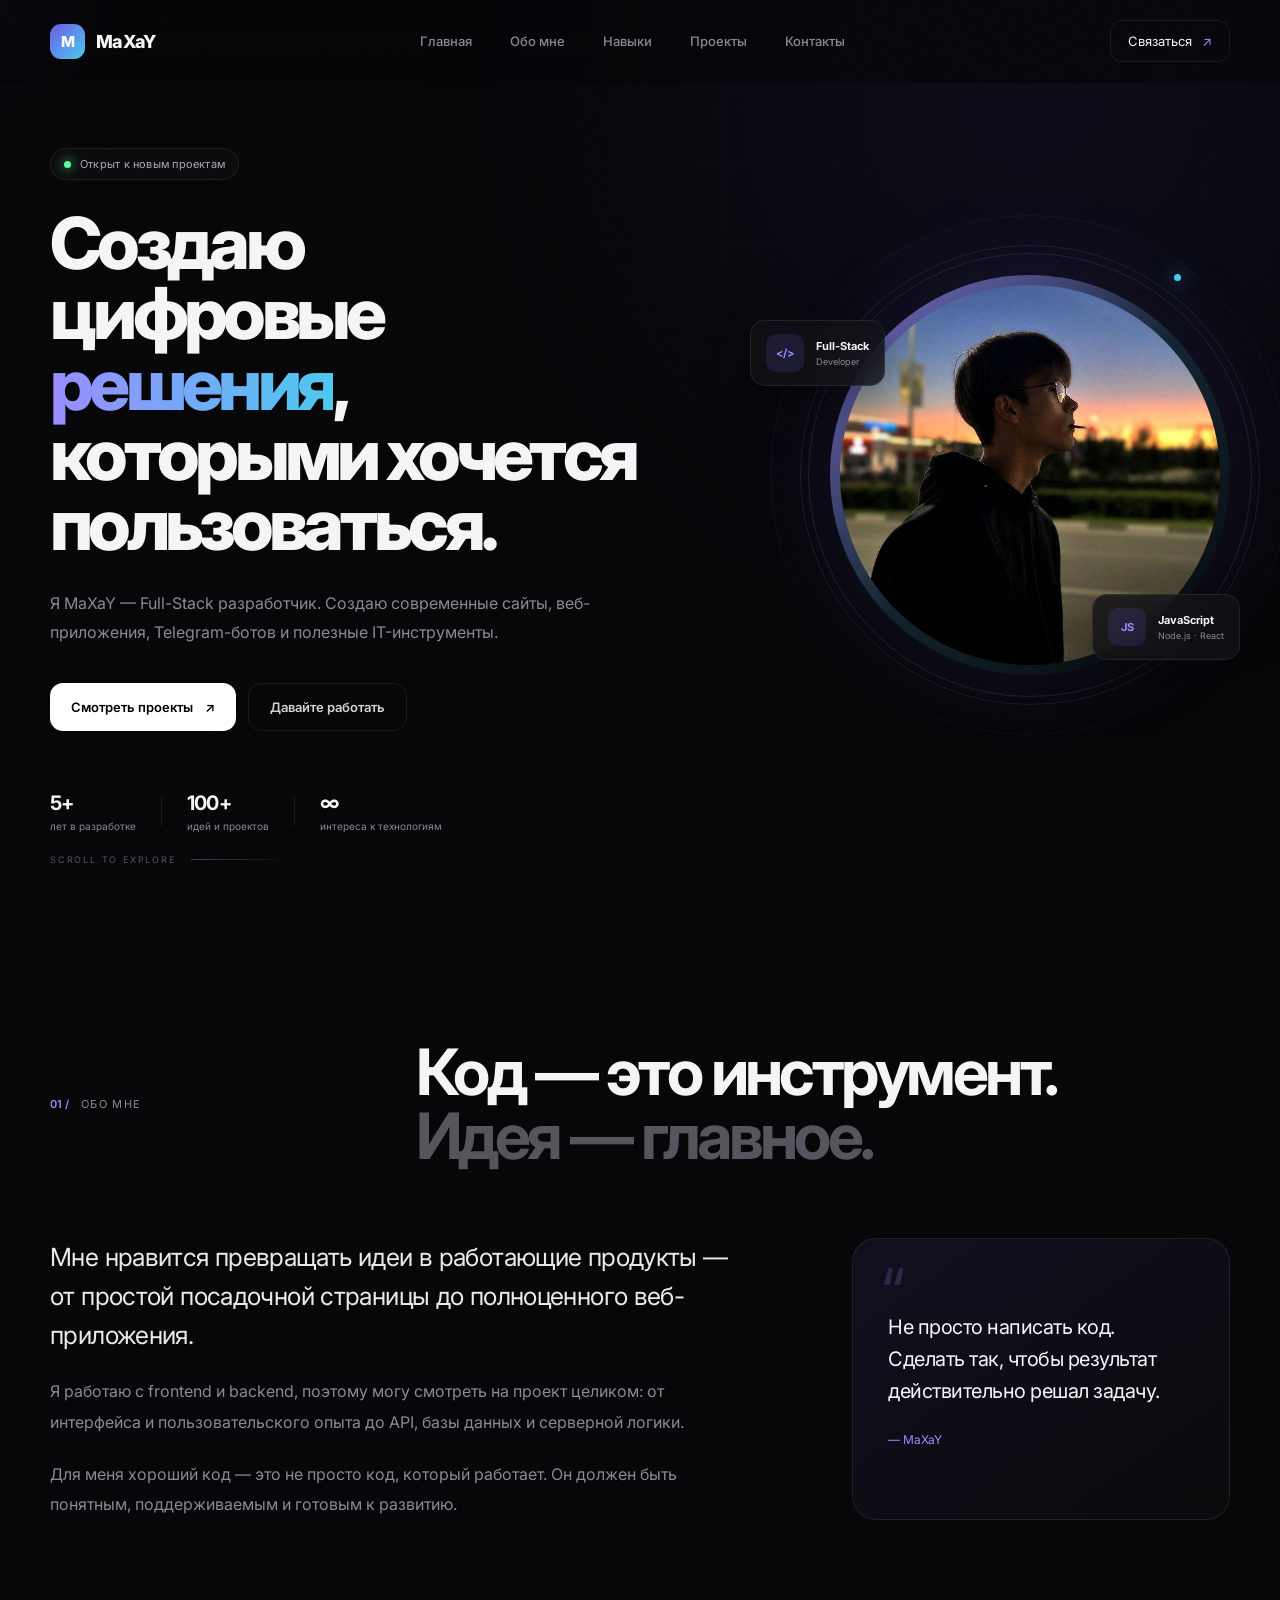
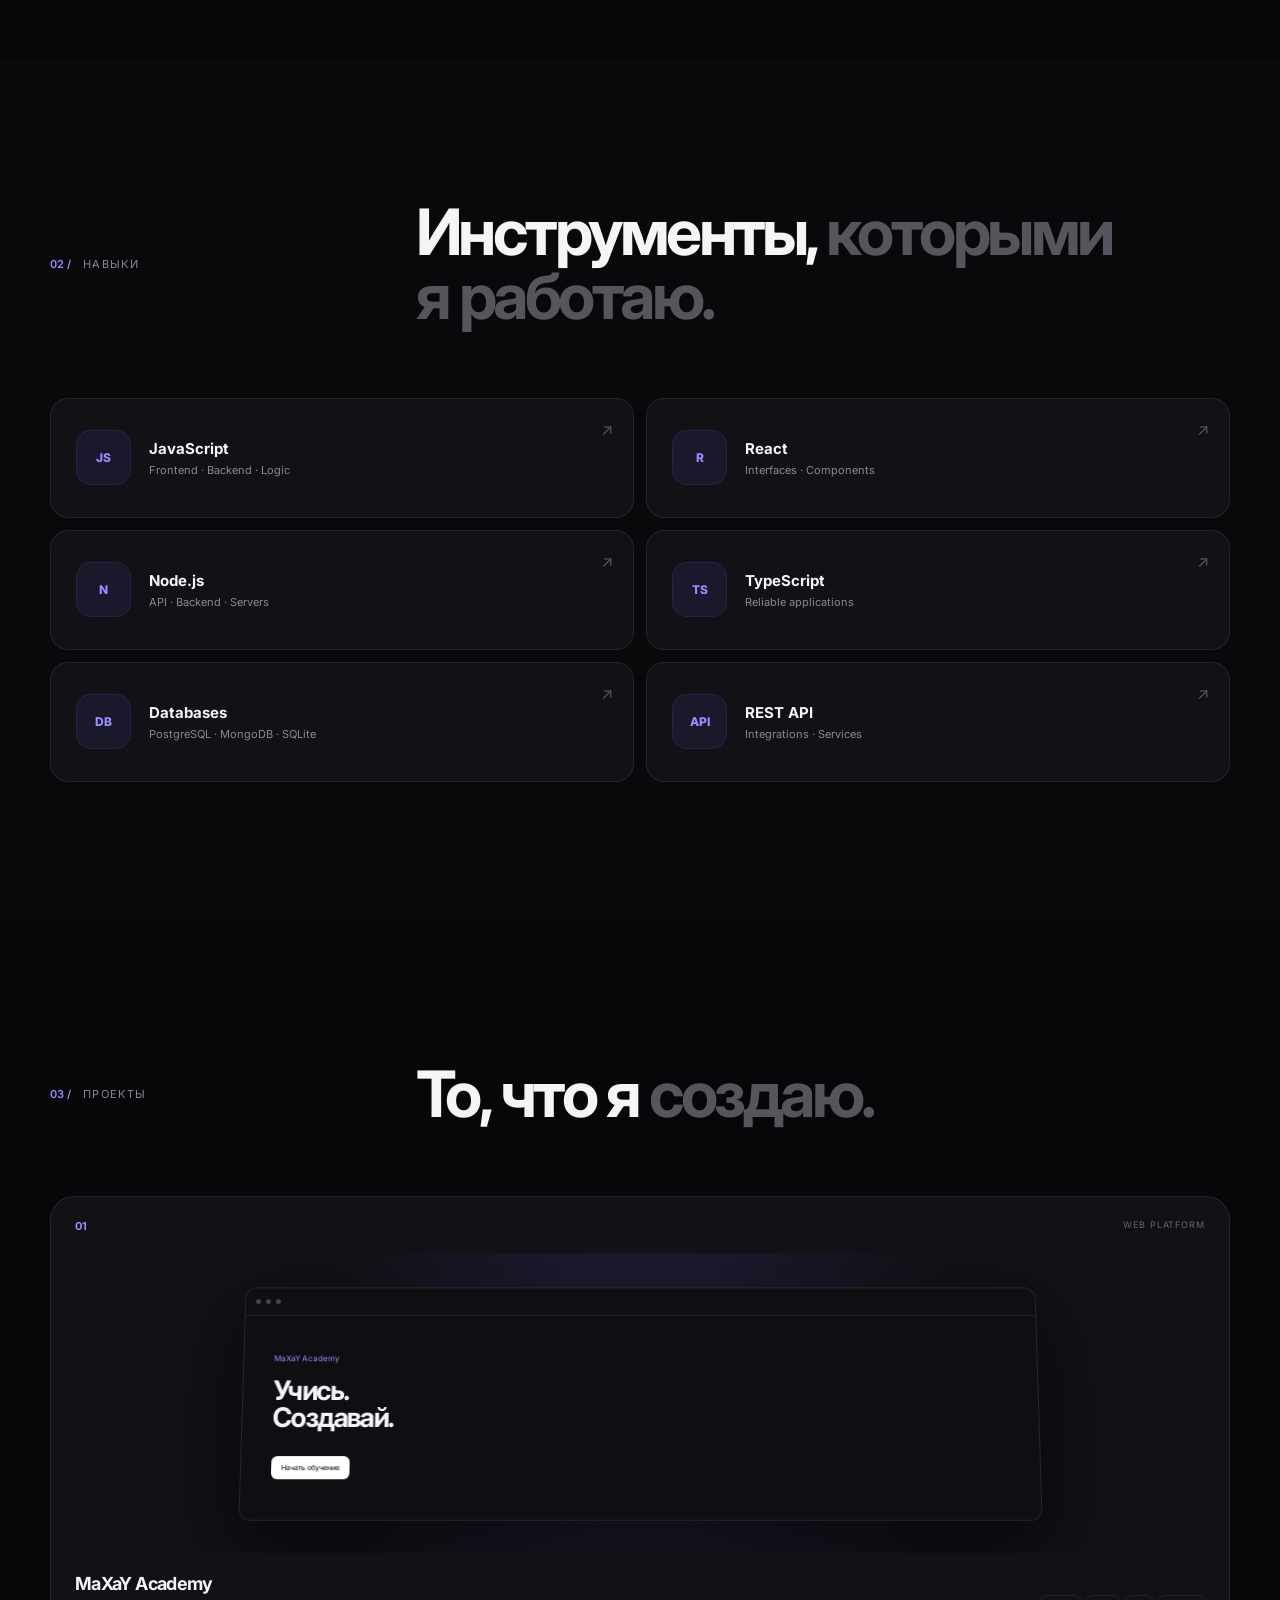
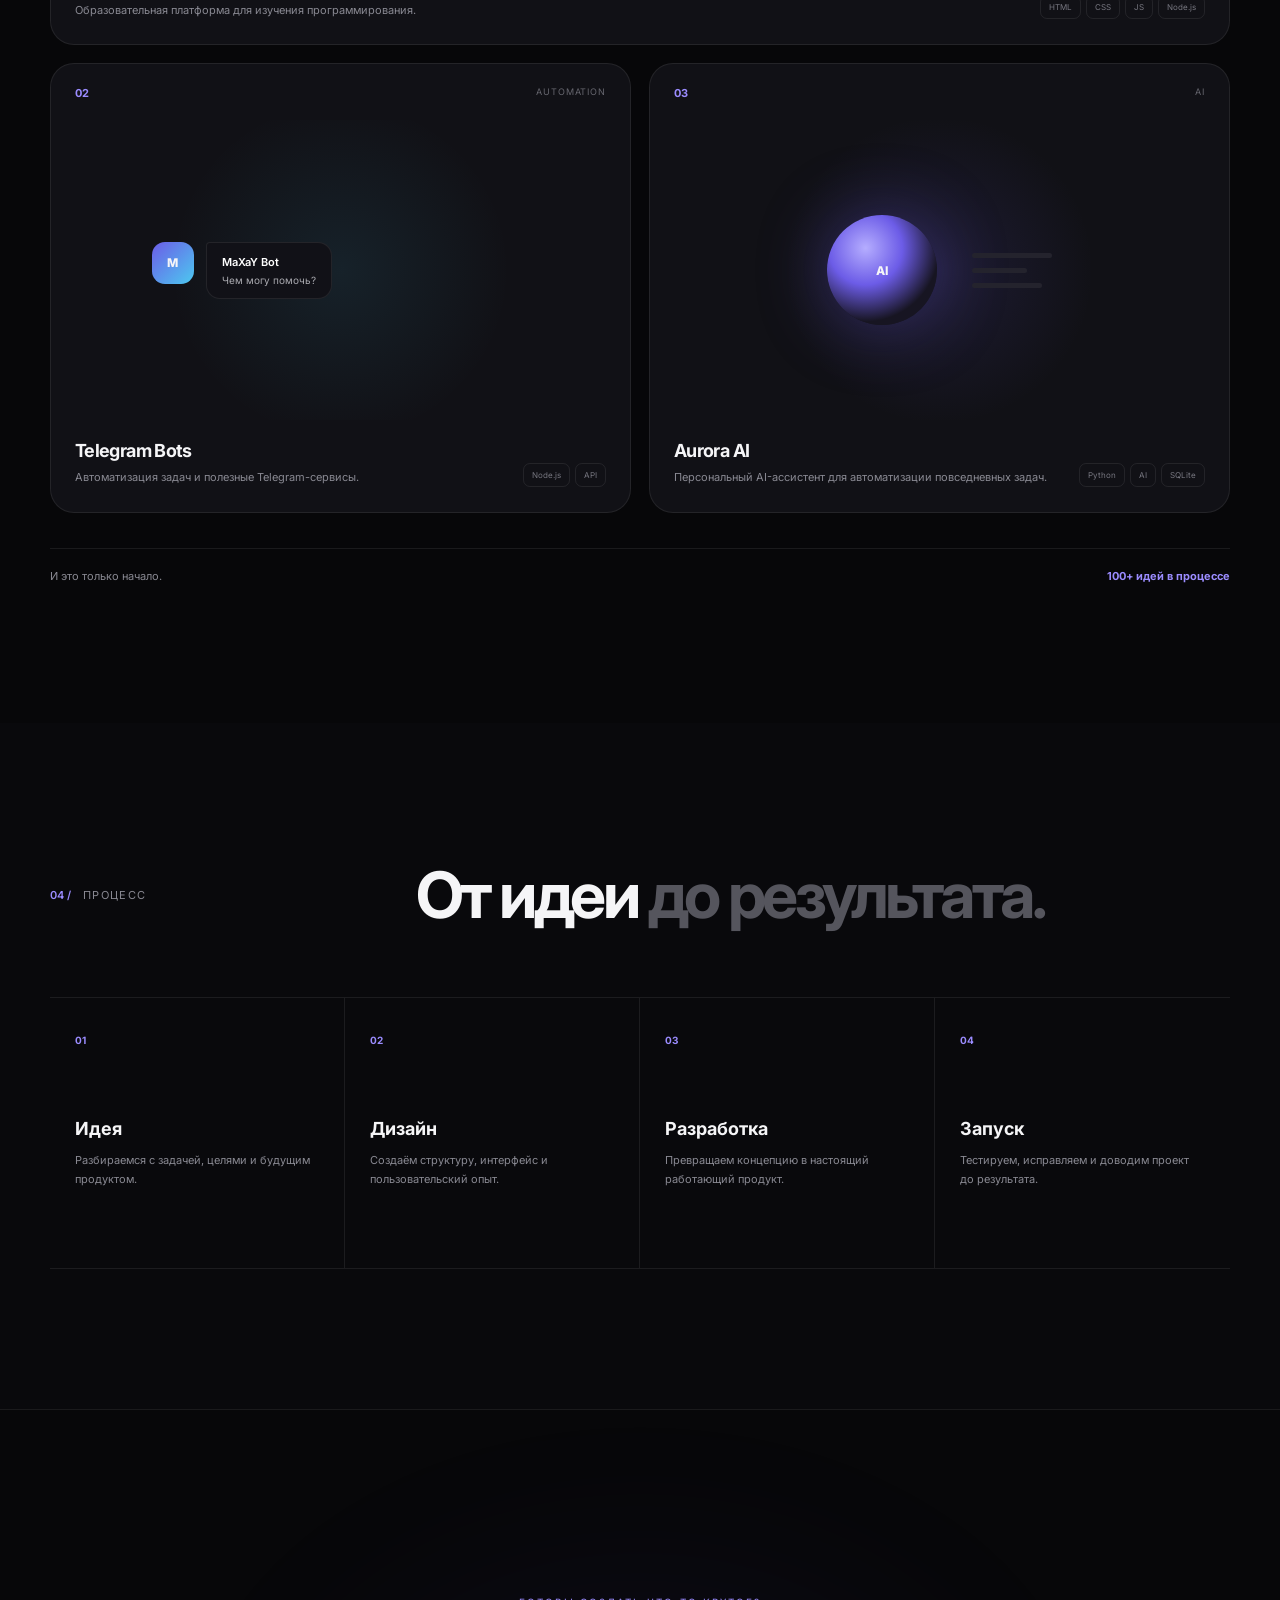
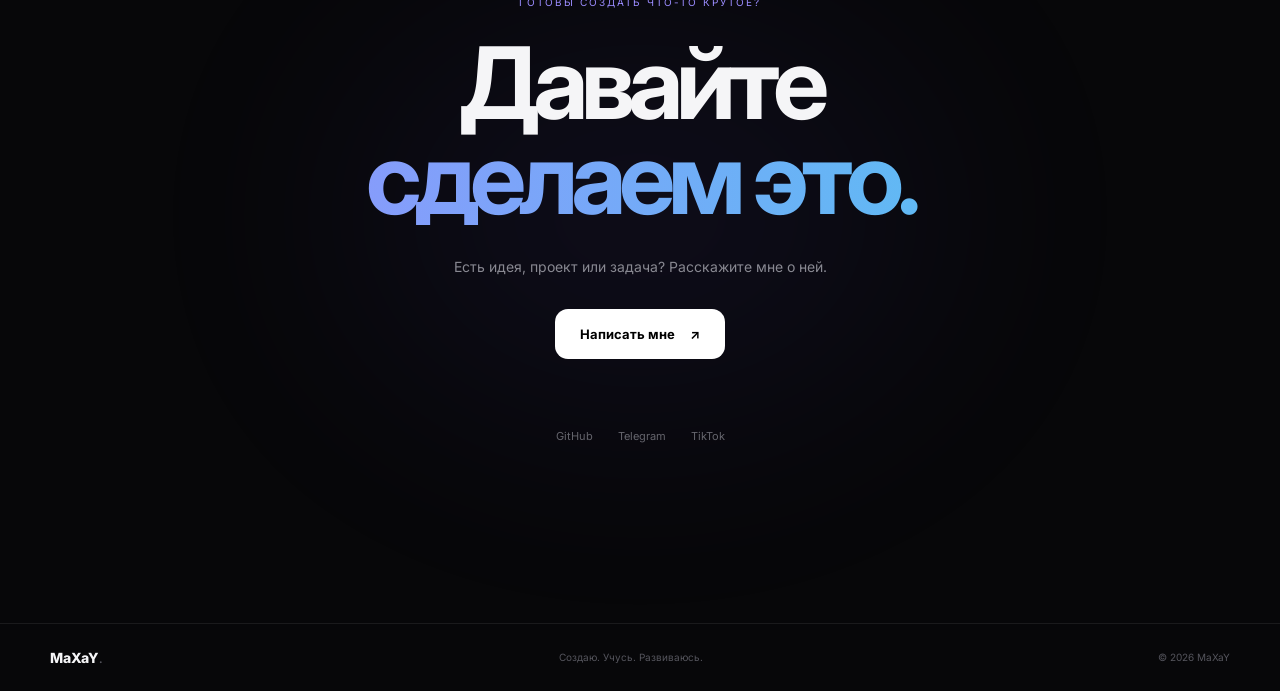
==== index.html @ 7e138aa4 "Update portfolio" ====
<!DOCTYPE html>
<html lang="ru">
<head>
    <meta charset="UTF-8">
    <meta name="viewport" content="width=device-width, initial-scale=1.0">

    <title>MaXaY — Full-Stack Developer</title>

    <meta
        name="description"
        content="MaXaY — Full-Stack разработчик. Создаю современные сайты, веб-приложения, Telegram-ботов и цифровые решения."
    >

    <link rel="stylesheet" href="style.css">

    <link rel="preconnect" href="https://fonts.googleapis.com">
    <link rel="preconnect" href="https://fonts.gstatic.com" crossorigin>

    <link
        href="https://fonts.googleapis.com/css2?family=Inter:wght@400;500;600;700;800&display=swap"
        rel="stylesheet"
    >
</head>

<body>

<div class="cursor-glow"></div>

<header class="header">
    <div class="container header-inner">

        <a href="#" class="logo">
            <span class="logo-mark">M</span>
            <span>MaXaY</span>
        </a>

        <nav class="nav">
            <a href="index.html">Главная</a>
            <a href="about.html">Обо мне</a>
            <a href="skills.html">Навыки</a>
            <a href="projects.html">Проекты</a>
            <a href="contact.html">Контакты</a>
        </nav>

        <a href="#contact" class="header-button">
            Связаться
            <span>↗</span>
        </a>

        <button class="menu-button" aria-label="Открыть меню">
            <span></span>
            <span></span>
        </button>

    </div>
</header>


<main>

    <!-- HERO -->

    <section class="hero">

        <div class="hero-grid"></div>

        <div class="container hero-container">

            <div class="hero-content">

                <div class="status">
                    <span class="status-dot"></span>
                    Открыт к новым проектам
                </div>

                <h1>
                    Создаю цифровые
                    <span>решения</span>,
                    которыми хочется пользоваться.
                </h1>

                <p class="hero-description">
                    Я MaXaY — Full-Stack разработчик.
                    Создаю современные сайты, веб-приложения,
                    Telegram-ботов и полезные IT-инструменты.
                </p>

                <div class="hero-buttons">
                    <a href="#projects" class="button button-primary">
                        Смотреть проекты
                        <span>↗</span>
                    </a>

                    <a href="#contact" class="button button-secondary">
                        Давайте работать
                    </a>
                </div>

                <div class="hero-stats">

                    <div class="stat">
                        <strong>5+</strong>
                        <span>лет в разработке</span>
                    </div>

                    <div class="stat-line"></div>

                    <div class="stat">
                        <strong>100+</strong>
                        <span>идей и проектов</span>
                    </div>

                    <div class="stat-line"></div>

                    <div class="stat">
                        <strong>∞</strong>
                        <span>интереса к технологиям</span>
                    </div>

                </div>

            </div>


            <div class="hero-photo-wrapper">

                <div class="photo-decoration decoration-one"></div>
                <div class="photo-decoration decoration-two"></div>

                <div class="photo-circle">

                    <div class="photo-ring"></div>

                    <img
                        src="images/avatar.jpg"
                        alt="MaXaY"
                        class="avatar"
                    >

                </div>

                <div class="floating-card card-code">
                    <span>&lt;/&gt;</span>
                    <div>
                        <strong>Full-Stack</strong>
                        <small>Developer</small>
                    </div>
                </div>

                <div class="floating-card card-tech">
                    <span>JS</span>
                    <div>
                        <strong>JavaScript</strong>
                        <small>Node.js · React</small>
                    </div>
                </div>

            </div>

        </div>

        <div class="hero-bottom">
            <div class="container">
                <span>SCROLL TO EXPLORE</span>
                <div class="scroll-line"></div>
            </div>
        </div>

    </section>


    <!-- ABOUT -->

    <section class="section" id="about">

        <div class="container">

            <div class="section-heading">

                <div>
                    <span class="section-number">01 /</span>
                    <span class="section-label">Обо мне</span>
                </div>

                <h2>
                    Код — это инструмент.
                    <span>Идея — главное.</span>
                </h2>

            </div>


            <div class="about-grid">

                <div class="about-main">

                    <p class="large-text">
                        Мне нравится превращать идеи в работающие
                        продукты — от простой посадочной страницы
                        до полноценного веб-приложения.
                    </p>

                    <p>
                        Я работаю с frontend и backend, поэтому могу
                        смотреть на проект целиком: от интерфейса
                        и пользовательского опыта до API, базы данных
                        и серверной логики.
                    </p>

                    <p>
                        Для меня хороший код — это не просто код,
                        который работает. Он должен быть понятным,
                        поддерживаемым и готовым к развитию.
                    </p>

                </div>


                <div class="about-card">

                    <span class="quote-mark">“</span>

                    <p>
                        Не просто написать код.
                        Сделать так, чтобы результат
                        действительно решал задачу.
                    </p>

                    <span class="quote-author">
                        — MaXaY
                    </span>

                </div>

            </div>

        </div>

    </section>


    <!-- SKILLS -->

    <section class="section skills-section" id="skills">

        <div class="container">

            <div class="section-heading">

                <div>
                    <span class="section-number">02 /</span>
                    <span class="section-label">Навыки</span>
                </div>

                <h2>
                    Инструменты,
                    <span>которыми я работаю.</span>
                </h2>

            </div>


            <div class="skills-grid">

                <div class="skill-card featured">

                    <div class="skill-icon">JS</div>

                    <div>
                        <h3>JavaScript</h3>
                        <p>Frontend · Backend · Logic</p>
                    </div>

                    <span class="skill-arrow">↗</span>

                </div>


                <div class="skill-card">

                    <div class="skill-icon">R</div>

                    <div>
                        <h3>React</h3>
                        <p>Interfaces · Components</p>
                    </div>

                    <span class="skill-arrow">↗</span>

                </div>


                <div class="skill-card">

                    <div class="skill-icon">N</div>

                    <div>
                        <h3>Node.js</h3>
                        <p>API · Backend · Servers</p>
                    </div>

                    <span class="skill-arrow">↗</span>

                </div>


                <div class="skill-card">

                    <div class="skill-icon">TS</div>

                    <div>
                        <h3>TypeScript</h3>
                        <p>Reliable applications</p>
                    </div>

                    <span class="skill-arrow">↗</span>

                </div>


                <div class="skill-card">

                    <div class="skill-icon">DB</div>

                    <div>
                        <h3>Databases</h3>
                        <p>PostgreSQL · MongoDB · SQLite</p>
                    </div>

                    <span class="skill-arrow">↗</span>

                </div>


                <div class="skill-card">

                    <div class="skill-icon">API</div>

                    <div>
                        <h3>REST API</h3>
                        <p>Integrations · Services</p>
                    </div>

                    <span class="skill-arrow">↗</span>

                </div>

            </div>

        </div>

    </section>


    <!-- PROJECTS -->

    <section class="section projects-section" id="projects">

        <div class="container">

            <div class="section-heading projects-heading">

                <div>
                    <span class="section-number">03 /</span>
                    <span class="section-label">Проекты</span>
                </div>

                <h2>
                    То, что я
                    <span>создаю.</span>
                </h2>

            </div>


            <div class="projects-grid">

                <article class="project-card project-large">

                    <div class="project-top">
                        <span class="project-number">01</span>

                        <span class="project-type">
                            Web Platform
                        </span>
                    </div>

                    <div class="project-preview academy-preview">

                        <div class="preview-window">

                            <div class="preview-header">
                                <span></span>
                                <span></span>
                                <span></span>
                            </div>

                            <div class="preview-content">

                                <small>MaXaY Academy</small>

                                <strong>
                                    Учись.
                                    <br>
                                    Создавай.
                                </strong>

                                <div class="preview-button">
                                    Начать обучение
                                </div>

                            </div>

                        </div>

                    </div>

                    <div class="project-info">

                        <div>
                            <h3>MaXaY Academy</h3>

                            <p>
                                Образовательная платформа
                                для изучения программирования.
                            </p>
                        </div>

                        <div class="project-tags">
                            <span>HTML</span>
                            <span>CSS</span>
                            <span>JS</span>
                            <span>Node.js</span>
                        </div>

                    </div>

                </article>


                <article class="project-card">

                    <div class="project-top">
                        <span class="project-number">02</span>

                        <span class="project-type">
                            Automation
                        </span>
                    </div>

                    <div class="project-preview bot-preview">

                        <div class="bot-interface">

                            <div class="bot-avatar">
                                M
                            </div>

                            <div class="bot-message">
                                <span>MaXaY Bot</span>
                                Чем могу помочь?
                            </div>

                        </div>

                    </div>

                    <div class="project-info">

                        <div>
                            <h3>Telegram Bots</h3>

                            <p>
                                Автоматизация задач
                                и полезные Telegram-сервисы.
                            </p>
                        </div>

                        <div class="project-tags">
                            <span>Node.js</span>
                            <span>API</span>
                        </div>

                    </div>

                </article>


                <article class="project-card">

                    <div class="project-top">
                        <span class="project-number">03</span>

                        <span class="project-type">
                            AI
                        </span>
                    </div>

                    <div class="project-preview ai-preview">

                        <div class="ai-orb">
                            <span>AI</span>
                        </div>

                        <div class="ai-lines">
                            <span></span>
                            <span></span>
                            <span></span>
                        </div>

                    </div>

                    <div class="project-info">

                        <div>
                            <h3>Aurora AI</h3>

                            <p>
                                Персональный AI-ассистент
                                для автоматизации повседневных задач.
                            </p>
                        </div>

                        <div class="project-tags">
                            <span>Python</span>
                            <span>AI</span>
                            <span>SQLite</span>
                        </div>

                    </div>

                </article>

            </div>


            <div class="projects-more">
                <span>И это только начало.</span>
                <strong>100+ идей в процессе</strong>
            </div>

        </div>

    </section>


    <!-- PROCESS -->

    <section class="section process-section">

        <div class="container">

            <div class="section-heading">

                <div>
                    <span class="section-number">04 /</span>
                    <span class="section-label">Процесс</span>
                </div>

                <h2>
                    От идеи
                    <span>до результата.</span>
                </h2>

            </div>


            <div class="process-grid">

                <div class="process-item">
                    <span>01</span>
                    <h3>Идея</h3>
                    <p>
                        Разбираемся с задачей,
                        целями и будущим продуктом.
                    </p>
                </div>

                <div class="process-item">
                    <span>02</span>
                    <h3>Дизайн</h3>
                    <p>
                        Создаём структуру,
                        интерфейс и пользовательский опыт.
                    </p>
                </div>

                <div class="process-item">
                    <span>03</span>
                    <h3>Разработка</h3>
                    <p>
                        Превращаем концепцию
                        в настоящий работающий продукт.
                    </p>
                </div>

                <div class="process-item">
                    <span>04</span>
                    <h3>Запуск</h3>
                    <p>
                        Тестируем, исправляем
                        и доводим проект до результата.
                    </p>
                </div>

            </div>

        </div>

    </section>


    <!-- CONTACT -->

    <section class="contact-section" id="contact">

        <div class="contact-glow"></div>

        <div class="container contact-container">

            <span class="contact-label">
                ГОТОВЫ СОЗДАТЬ ЧТО-ТО КРУТОЕ?
            </span>

            <h2>
                Давайте
                <span>сделаем это.</span>
            </h2>

            <p>
                Есть идея, проект или задача?
                Расскажите мне о ней.
            </p>

            <a href="mailto:hello@maxay.dev" class="contact-button">
                Написать мне
                <span>↗</span>
            </a>

            <div class="social-links">

                <a href="#" target="_blank">
                    GitHub
                </a>

                <a href="#" target="_blank">
                    Telegram
                </a>

                <a href="#" target="_blank">
                    TikTok
                </a>

            </div>

        </div>

    </section>

</main>


<footer class="footer">

    <div class="container footer-inner">

        <div class="footer-logo">
            MaXaY<span>.</span>
        </div>

        <p>
            Создаю. Учусь. Развиваюсь.
        </p>

        <span>
            © 2026 MaXaY
        </span>

    </div>

</footer>


<script src="script.js"></script>

</body>
</html>
---- style.css ----
:root {
    --bg: #070709;
    --bg-soft: #0d0d11;
    --card: #111116;
    --card-hover: #15151b;

    --text: #f5f5f7;
    --muted: #898992;

    --accent: #6c5ce7;
    --accent-light: #9b8cff;
    --blue: #4cc9f0;

    --border: rgba(255, 255, 255, 0.08);

    --container: 1180px;
    --radius: 24px;
}


* {
    margin: 0;
    padding: 0;
    box-sizing: border-box;
}


html {
    scroll-behavior: smooth;
}


body {
    font-family: "Inter", sans-serif;
    background: var(--bg);
    color: var(--text);
    overflow-x: hidden;
}


body::before {
    content: "";
    position: fixed;
    inset: 0;
    pointer-events: none;
    z-index: 9999;
    opacity: 0.025;
    background-image: url("data:image/svg+xml,%3Csvg viewBox='0 0 180 180' xmlns='http://www.w3.org/2000/svg'%3E%3Cfilter id='n'%3E%3CfeTurbulence type='fractalNoise' baseFrequency='.9' numOctaves='4' stitchTiles='stitch'/%3E%3C/filter%3E%3Crect width='100%25' height='100%25' filter='url(%23n)' opacity='.4'/%3E%3C/svg%3E");
}


a {
    color: inherit;
    text-decoration: none;
}


button {
    font: inherit;
}


.container {
    width: min(var(--container), calc(100% - 48px));
    margin: 0 auto;
}


/* =========================
   HEADER
========================= */


.header {
    position: fixed;
    top: 0;
    left: 0;
    width: 100%;
    z-index: 1000;

    background: rgba(7, 7, 9, 0.7);
    backdrop-filter: blur(20px);

    border-bottom: 1px solid transparent;

    transition: 0.3s ease;
}


.header.scrolled {
    border-bottom-color: var(--border);
}


.header-inner {
    height: 82px;

    display: flex;
    align-items: center;
    justify-content: space-between;
}


.logo {
    display: flex;
    align-items: center;
    gap: 11px;

    font-weight: 800;
    font-size: 18px;
    letter-spacing: -0.04em;
}


.logo-mark {
    width: 35px;
    height: 35px;

    display: grid;
    place-items: center;

    border-radius: 11px;

    background: linear-gradient(
        135deg,
        var(--accent),
        var(--blue)
    );

    color: white;

    font-size: 15px;
}


.nav {
    display: flex;
    align-items: center;
    gap: 38px;
}


.nav a {
    color: var(--muted);
    font-size: 13px;
    font-weight: 500;

    transition: 0.25s ease;
}


.nav a:hover {
    color: white;
}


.header-button {
    display: flex;
    align-items: center;
    gap: 10px;

    padding: 12px 17px;

    border: 1px solid var(--border);
    border-radius: 12px;

    font-size: 13px;

    transition: 0.25s ease;
}


.header-button:hover {
    border-color: rgba(155, 140, 255, 0.5);
    background: rgba(108, 92, 231, 0.1);
}


.header-button span {
    color: var(--accent-light);
}


.menu-button {
    display: none;

    width: 42px;
    height: 42px;

    background: none;
    border: 1px solid var(--border);
    border-radius: 12px;

    cursor: pointer;
}


.menu-button span {
    display: block;

    width: 18px;
    height: 1px;

    margin: 5px auto;

    background: white;
}


/* =========================
   HERO
========================= */


.hero {
    position: relative;
    min-height: 900px;

    display: flex;
    align-items: center;

    overflow: hidden;

    padding-top: 80px;
}


.hero-grid {
    position: absolute;
    inset: 0;

    opacity: 0.25;

    background-image:
        linear-gradient(
            rgba(255,255,255,0.035) 1px,
            transparent 1px
        ),
        linear-gradient(
            90deg,
            rgba(255,255,255,0.035) 1px,
            transparent 1px
        );

    background-size: 80px 80px;

    mask-image: linear-gradient(
        to bottom,
        black,
        transparent 90%
    );
}


.hero::before {
    content: "";

    position: absolute;

    width: 700px;
    height: 700px;

    top: -250px;
    right: -100px;

    background: var(--accent);

    opacity: 0.08;

    filter: blur(150px);

    border-radius: 50%;
}


.hero-container {
    position: relative;
    z-index: 2;

    display: grid;
    grid-template-columns: 1.05fr 0.95fr;
    gap: 60px;

    align-items: center;
}


.hero-content {
    max-width: 700px;
}


.status {
    display: inline-flex;
    align-items: center;
    gap: 9px;

    padding: 8px 13px;

    border: 1px solid var(--border);
    border-radius: 100px;

    background: rgba(255,255,255,0.025);

    color: #aaaab2;

    font-size: 11px;
    letter-spacing: 0.02em;

    margin-bottom: 28px;
}


.status-dot {
    width: 7px;
    height: 7px;

    border-radius: 50%;

    background: #5dff9c;

    box-shadow: 0 0 12px #5dff9c;
}


.hero h1 {
    max-width: 760px;

    font-size: clamp(48px, 5.6vw, 82px);
    line-height: 0.98;

    letter-spacing: -0.065em;
    font-weight: 800;
}


.hero h1 span {
    color: transparent;

    background: linear-gradient(
        90deg,
        var(--accent-light),
        var(--blue)
    );

    background-clip: text;
    -webkit-background-clip: text;
}


.hero-description {
    max-width: 570px;

    margin-top: 30px;

    color: var(--muted);

    font-size: 16px;
    line-height: 1.8;
}


.hero-buttons {
    display: flex;
    gap: 12px;

    margin-top: 36px;
}


.button {
    display: inline-flex;
    align-items: center;
    justify-content: center;
    gap: 12px;

    padding: 15px 21px;

    border-radius: 13px;

    font-size: 13px;
    font-weight: 600;

    transition:
        transform 0.25s ease,
        background 0.25s ease,
        border 0.25s ease;
}


.button:hover {
    transform: translateY(-2px);
}


.button-primary {
    background: white;
    color: black;
}


.button-primary:hover {
    background: #e5e5e8;
}


.button-secondary {
    border: 1px solid var(--border);
    color: #d5d5d8;
}


.button-secondary:hover {
    border-color: rgba(255,255,255,0.2);
    background: rgba(255,255,255,0.04);
}


.hero-stats {
    display: flex;
    align-items: center;

    margin-top: 60px;

    gap: 25px;
}


.stat {
    display: flex;
    flex-direction: column;
    gap: 5px;
}


.stat strong {
    font-size: 20px;
    letter-spacing: -0.04em;
}


.stat span {
    color: var(--muted);
    font-size: 10px;
}


.stat-line {
    width: 1px;
    height: 30px;

    background: var(--border);
}


/* HERO PHOTO */


.hero-photo-wrapper {
    position: relative;

    width: 460px;
    height: 560px;

    margin-left: auto;
}


.photo-circle {
    position: absolute;

    width: 400px;
    height: 400px;

    top: 65px;
    right: 0;

    border-radius: 50%;

    padding: 10px;

    background:
        linear-gradient(
            135deg,
            rgba(155,140,255,0.8),
            rgba(76,201,240,0.15),
            transparent
        );

    box-shadow:
        0 0 100px rgba(108,92,231,0.12);
}


.photo-ring {
    position: absolute;
    inset: -22px;

    border-radius: 50%;

    border: 1px solid rgba(155,140,255,0.15);

    animation: rotate 18s linear infinite;
}


.photo-ring::after {
    content: "";

    position: absolute;

    width: 7px;
    height: 7px;

    top: 20px;
    right: 70px;

    border-radius: 50%;

    background: var(--blue);

    box-shadow: 0 0 20px var(--blue);
}


.avatar {
    width: 100%;
    height: 100%;

    object-fit: cover;

    border-radius: 50%;

    display: block;

    filter: contrast(1.03);
}


.photo-decoration {
    position: absolute;

    border: 1px solid rgba(255,255,255,0.08);

    border-radius: 50%;
}


.decoration-one {
    width: 460px;
    height: 460px;

    top: 35px;
    right: -30px;
}


.decoration-two {
    width: 520px;
    height: 520px;

    top: 5px;
    right: -60px;

    border-color: rgba(108,92,231,0.08);
}


.floating-card {
    position: absolute;

    display: flex;
    align-items: center;
    gap: 12px;

    padding: 13px 15px;

    background: rgba(18,18,23,0.8);

    border: 1px solid var(--border);

    border-radius: 15px;

    backdrop-filter: blur(20px);

    box-shadow: 0 20px 50px rgba(0,0,0,0.35);

    animation: floating 5s ease-in-out infinite;
}


.floating-card span {
    width: 38px;
    height: 38px;

    display: grid;
    place-items: center;

    border-radius: 10px;

    background: rgba(108,92,231,0.15);

    color: var(--accent-light);

    font-size: 11px;
    font-weight: 700;
}


.floating-card div {
    display: flex;
    flex-direction: column;
    gap: 3px;
}


.floating-card strong {
    font-size: 11px;
}


.floating-card small {
    color: var(--muted);
    font-size: 9px;
}


.card-code {
    top: 110px;
    left: -20px;
}


.card-tech {
    right: -10px;
    bottom: 110px;

    animation-delay: -2s;
}


.hero-bottom {
    position: absolute;

    bottom: 35px;
    left: 0;

    width: 100%;
}


.hero-bottom .container {
    display: flex;
    align-items: center;
    gap: 15px;

    color: #55555e;

    font-size: 9px;
    letter-spacing: 0.2em;
}


.scroll-line {
    width: 100px;
    height: 1px;

    background: linear-gradient(
        90deg,
        #44444c,
        transparent
    );
}


/* =========================
   SECTIONS
========================= */


.section {
    padding: 140px 0;
}


.section-heading {
    display: grid;
    grid-template-columns: 0.4fr 1fr;

    gap: 40px;

    margin-bottom: 70px;
}


.section-heading > div {
    display: flex;
    align-items: center;
    gap: 12px;
}


.section-number {
    color: var(--accent-light);

    font-size: 11px;
    font-weight: 600;
}


.section-label {
    color: var(--muted);

    font-size: 11px;
    text-transform: uppercase;
    letter-spacing: 0.12em;
}


.section-heading h2 {
    max-width: 720px;

    font-size: clamp(38px, 5vw, 64px);
    line-height: 1;

    letter-spacing: -0.055em;
}


.section-heading h2 span {
    color: #55555d;
}


/* =========================
   ABOUT
========================= */


.about-grid {
    display: grid;
    grid-template-columns: 1.3fr 0.7fr;

    gap: 100px;
}


.about-main {
    max-width: 720px;
}


.about-main p {
    color: var(--muted);

    line-height: 1.9;

    margin-top: 22px;
}


.about-main .large-text {
    margin-top: 0;

    color: #e9e9ec;

    font-size: 25px;
    line-height: 1.55;

    letter-spacing: -0.025em;
}


.about-card {
    position: relative;

    padding: 35px;

    min-height: 270px;

    display: flex;
    flex-direction: column;
    justify-content: center;

    border: 1px solid var(--border);
    border-radius: var(--radius);

    background:
        linear-gradient(
            145deg,
            rgba(108,92,231,0.1),
            rgba(255,255,255,0.015)
        );
}


.quote-mark {
    position: absolute;

    top: 20px;
    left: 28px;

    font-size: 70px;
    line-height: 1;

    color: rgba(155,140,255,0.2);
}


.about-card p {
    font-size: 20px;
    line-height: 1.6;

    letter-spacing: -0.025em;
}


.quote-author {
    color: var(--accent-light);

    margin-top: 25px;

    font-size: 12px;
}


/* =========================
   SKILLS
========================= */


.skills-section {
    background: #09090c;
}


.skills-grid {
    display: grid;
    grid-template-columns: repeat(2, 1fr);

    gap: 12px;
}


.skill-card {
    position: relative;

    min-height: 120px;

    display: flex;
    align-items: center;

    gap: 18px;

    padding: 25px;

    border: 1px solid var(--border);
    border-radius: 18px;

    background: var(--card);

    transition:
        transform 0.3s ease,
        border 0.3s ease,
        background 0.3s ease;
}


.skill-card:hover {
    transform: translateY(-4px);

    background: var(--card-hover);

    border-color: rgba(155,140,255,0.3);
}


.skill-icon {
    width: 55px;
    height: 55px;

    flex-shrink: 0;

    display: grid;
    place-items: center;

    border-radius: 15px;

    background: rgba(108,92,231,0.1);

    border: 1px solid rgba(108,92,231,0.15);

    color: var(--accent-light);

    font-size: 12px;
    font-weight: 800;
}


.skill-card h3 {
    font-size: 15px;
    margin-bottom: 5px;
}


.skill-card p {
    color: var(--muted);
    font-size: 11px;
}


.skill-arrow {
    position: absolute;

    top: 20px;
    right: 20px;

    color: #55555d;

    transition: 0.25s ease;
}


.skill-card:hover .skill-arrow {
    color: var(--accent-light);
    transform: translate(2px, -2px);
}


/* =========================
   PROJECTS
========================= */


.projects-grid {
    display: grid;
    grid-template-columns: repeat(2, 1fr);

    gap: 18px;
}


.project-card {
    overflow: hidden;

    border: 1px solid var(--border);
    border-radius: var(--radius);

    background: var(--card);

    transition:
        transform 0.35s ease,
        border 0.35s ease;
}


.project-card:hover {
    transform: translateY(-6px);

    border-color: rgba(155,140,255,0.25);
}


.project-large {
    grid-column: span 2;
}


.project-top {
    display: flex;
    justify-content: space-between;

    padding: 22px 24px 0;
}


.project-number {
    color: var(--accent-light);

    font-size: 11px;
    font-weight: 700;
}


.project-type {
    color: #66666e;

    font-size: 9px;
    text-transform: uppercase;
    letter-spacing: 0.1em;
}


.project-preview {
    position: relative;

    margin: 20px;

    height: 300px;

    overflow: hidden;

    border-radius: 16px;

    background: #08080b;
}


.academy-preview {
    display: grid;
    place-items: center;

    background:
        radial-gradient(
            circle at 50% 40%,
            rgba(108,92,231,0.18),
            transparent 55%
        );
}


.preview-window {
    width: 70%;
    height: 78%;

    overflow: hidden;

    border: 1px solid rgba(255,255,255,0.1);
    border-radius: 12px;

    background: #0e0e13;

    box-shadow: 0 30px 80px rgba(0,0,0,0.5);

    transform: perspective(900px) rotateX(4deg);
}


.preview-header {
    height: 28px;

    display: flex;
    align-items: center;

    gap: 5px;

    padding-left: 10px;

    border-bottom: 1px solid var(--border);
}


.preview-header span {
    width: 5px;
    height: 5px;

    border-radius: 50%;

    background: #45454d;
}


.preview-content {
    padding: 30px;
}


.preview-content small {
    color: var(--accent-light);

    font-size: 8px;
}


.preview-content strong {
    display: block;

    margin-top: 12px;

    font-size: 27px;
    line-height: 1;
    letter-spacing: -0.06em;
}


.preview-button {
    width: max-content;

    margin-top: 25px;

    padding: 7px 10px;

    border-radius: 6px;

    background: white;
    color: black;

    font-size: 7px;
}


.bot-preview {
    display: flex;
    align-items: center;
    justify-content: center;

    background:
        radial-gradient(
            circle,
            rgba(76,201,240,0.09),
            transparent 55%
        );
}


.bot-interface {
    display: flex;
    align-items: flex-start;

    gap: 12px;

    width: 70%;
}


.bot-avatar {
    width: 42px;
    height: 42px;

    display: grid;
    place-items: center;

    flex-shrink: 0;

    border-radius: 13px;

    background: linear-gradient(
        135deg,
        var(--accent),
        var(--blue)
    );

    font-size: 12px;
    font-weight: 800;
}


.bot-message {
    padding: 12px 15px;

    border: 1px solid var(--border);
    border-radius: 4px 14px 14px 14px;

    background: #111117;

    color: #aaaab0;

    font-size: 10px;
}


.bot-message span {
    display: block;

    color: white;

    font-size: 11px;
    font-weight: 600;

    margin-bottom: 5px;
}


.ai-preview {
    display: flex;
    align-items: center;
    justify-content: center;

    gap: 35px;

    background:
        radial-gradient(
            circle at center,
            rgba(108,92,231,0.14),
            transparent 50%
        );
}


.ai-orb {
    width: 110px;
    height: 110px;

    display: grid;
    place-items: center;

    border-radius: 50%;

    background:
        radial-gradient(
            circle at 35% 30%,
            #b5adff,
            #6c5ce7 35%,
            #171522 70%
        );

    box-shadow:
        0 0 70px rgba(108,92,231,0.35);

    animation: pulse 3s ease-in-out infinite;
}


.ai-orb span {
    font-size: 12px;
    font-weight: 800;
}


.ai-lines {
    display: flex;
    flex-direction: column;
    gap: 10px;
}


.ai-lines span {
    display: block;

    width: 80px;
    height: 5px;

    border-radius: 10px;

    background: #24232d;
}


.ai-lines span:nth-child(2) {
    width: 55px;
}


.ai-lines span:nth-child(3) {
    width: 70px;
}


.project-info {
    display: flex;
    justify-content: space-between;
    align-items: flex-end;

    gap: 20px;

    padding: 0 24px 25px;
}


.project-info h3 {
    font-size: 18px;

    letter-spacing: -0.035em;

    margin-bottom: 8px;
}


.project-info p {
    max-width: 380px;

    color: var(--muted);

    font-size: 11px;
    line-height: 1.6;
}


.project-tags {
    display: flex;
    flex-wrap: wrap;
    justify-content: flex-end;

    gap: 5px;
}


.project-tags span {
    padding: 6px 8px;

    border: 1px solid var(--border);
    border-radius: 7px;

    color: #777780;

    font-size: 8px;
}


.projects-more {
    display: flex;
    justify-content: space-between;

    margin-top: 35px;

    padding-top: 20px;

    border-top: 1px solid var(--border);

    color: var(--muted);

    font-size: 11px;
}


.projects-more strong {
    color: var(--accent-light);
}


/* =========================
   PROCESS
========================= */


.process-section {
    background: #09090c;
}


.process-grid {
    display: grid;
    grid-template-columns: repeat(4, 1fr);

    border-top: 1px solid var(--border);
    border-bottom: 1px solid var(--border);
}


.process-item {
    min-height: 270px;

    padding: 30px 25px;

    border-right: 1px solid var(--border);

    transition: background 0.3s ease;
}


.process-item:last-child {
    border-right: none;
}


.process-item:hover {
    background: rgba(108,92,231,0.04);
}


.process-item > span {
    color: var(--accent-light);

    font-size: 10px;
    font-weight: 700;
}


.process-item h3 {
    margin-top: 70px;

    font-size: 18px;
}


.process-item p {
    margin-top: 12px;

    color: var(--muted);

    font-size: 11px;
    line-height: 1.7;
}


/* =========================
   CONTACT
========================= */


.contact-section {
    position: relative;

    overflow: hidden;

    padding: 180px 0;

    text-align: center;

    border-top: 1px solid var(--border);
}


.contact-glow {
    position: absolute;

    width: 600px;
    height: 400px;

    left: 50%;
    top: 50%;

    transform: translate(-50%, -50%);

    background: var(--accent);

    opacity: 0.08;

    filter: blur(130px);

    border-radius: 50%;
}


.contact-container {
    position: relative;
    z-index: 2;
}


.contact-label {
    color: var(--accent-light);

    font-size: 10px;
    letter-spacing: 0.2em;
}


.contact-section h2 {
    margin-top: 25px;

    font-size: clamp(55px, 8vw, 100px);
    line-height: 0.95;

    letter-spacing: -0.07em;
}


.contact-section h2 span {
    display: block;

    color: transparent;

    background: linear-gradient(
        90deg,
        var(--accent-light),
        var(--blue)
    );

    background-clip: text;
    -webkit-background-clip: text;
}


.contact-section p {
    margin: 30px auto;

    max-width: 450px;

    color: var(--muted);

    line-height: 1.7;

    font-size: 14px;
}


.contact-button {
    display: inline-flex;
    align-items: center;
    gap: 15px;

    padding: 17px 25px;

    border-radius: 13px;

    background: white;
    color: black;

    font-size: 13px;
    font-weight: 700;

    transition: 0.25s ease;
}


.contact-button:hover {
    transform: translateY(-3px);

    box-shadow:
        0 15px 40px rgba(255,255,255,0.08);
}


.social-links {
    display: flex;
    justify-content: center;

    gap: 25px;

    margin-top: 70px;
}


.social-links a {
    color: #65656d;

    font-size: 11px;

    transition: 0.25s ease;
}


.social-links a:hover {
    color: white;
}


/* =========================
   FOOTER
========================= */


.footer {
    border-top: 1px solid var(--border);

    padding: 25px 0;
}


.footer-inner {
    display: flex;
    align-items: center;
    justify-content: space-between;
}


.footer-logo {
    font-size: 14px;
    font-weight: 800;
}


.footer-logo span {
    color: var(--accent-light);
}


.footer p,
.footer span {
    color: #55555d;

    font-size: 10px;
}


/* =========================
   ANIMATIONS
========================= */


@keyframes floating {

    0%,
    100% {
        transform: translateY(0);
    }

    50% {
        transform: translateY(-10px);
    }

}


@keyframes rotate {

    from {
        transform: rotate(0);
    }

    to {
        transform: rotate(360deg);
    }

}


@keyframes pulse {

    0%,
    100% {
        transform: scale(1);
    }

    50% {
        transform: scale(1.05);
    }

}


/* =========================
   REVEAL
========================= */


.reveal {
    opacity: 0;

    transform: translateY(30px);

    transition:
        opacity 0.8s ease,
        transform 0.8s ease;
}


.reveal.visible {
    opacity: 1;

    transform: translateY(0);
}


/* =========================
   CURSOR
========================= */


.cursor-glow {
    position: fixed;

    width: 250px;
    height: 250px;

    pointer-events: none;

    border-radius: 50%;

    background: radial-gradient(
        circle,
        rgba(108,92,231,0.08),
        transparent 65%
    );

    transform: translate(-50%, -50%);

    z-index: 0;
}


/* =========================
   RESPONSIVE
========================= */


@media (max-width: 1000px) {

    .hero-container {
        grid-template-columns: 1fr;
    }

    .hero {
        padding-top: 130px;
        padding-bottom: 100px;
    }

    .hero-photo-wrapper {
        margin: 30px auto 0;
    }

    .hero-content {
        margin: auto;
        text-align: center;
    }

    .status {
        margin-bottom: 22px;
    }

    .hero-description {
        margin-left: auto;
        margin-right: auto;
    }

    .hero-buttons {
        justify-content: center;
    }

    .hero-stats {
        justify-content: center;
    }

    .section-heading {
        grid-template-columns: 1fr;
        gap: 20px;
    }

    .about-grid {
        grid-template-columns: 1fr;
        gap: 40px;
    }

    .process-grid {
        grid-template-columns: repeat(2, 1fr);
    }

    .process-item:nth-child(2) {
        border-right: none;
    }

    .process-item:nth-child(-n+2) {
        border-bottom: 1px solid var(--border);
    }

}


@media (max-width: 700px) {

    .container {
        width: min(
            var(--container),
            calc(100% - 30px)
        );
    }

    .nav,
    .header-button {
        display: none;
    }

    .menu-button {
        display: block;
    }

    .hero {
        min-height: auto;
        padding-top: 120px;
    }

    .hero h1 {
        font-size: clamp(42px, 12vw, 62px);
    }

    .hero-description {
        font-size: 14px;
    }

    .hero-buttons {
        flex-direction: column;
    }

    .button {
        width: 100%;
    }

    .hero-stats {
        gap: 15px;
    }

    .stat strong {
        font-size: 16px;
    }

    .stat span {
        font-size: 8px;
    }

    .hero-photo-wrapper {
        width: 330px;
        height: 420px;
    }

    .photo-circle {
        width: 300px;
        height: 300px;

        top: 40px;
        right: 15px;
    }

    .decoration-one {
        width: 340px;
        height: 340px;

        top: 20px;
        right: -5px;
    }

    .decoration-two {
        width: 390px;
        height: 390px;

        top: -5px;
        right: -30px;
    }

    .card-code {
        left: -5px;
        top: 80px;
    }

    .card-tech {
        right: -5px;
        bottom: 65px;
    }

    .section {
        padding: 100px 0;
    }

    .section-heading {
        margin-bottom: 45px;
    }

    .section-heading h2 {
        font-size: 40px;
    }

    .about-main .large-text {
        font-size: 20px;
    }

    .skills-grid {
        grid-template-columns: 1fr;
    }

    .projects-grid {
        grid-template-columns: 1fr;
    }

    .project-large {
        grid-column: span 1;
    }

    .project-preview {
        height: 230px;
    }

    .project-info {
        flex-direction: column;
        align-items: flex-start;
    }

    .project-tags {
        justify-content: flex-start;
    }

    .process-grid {
        grid-template-columns: 1fr;
    }

    .process-item {
        min-height: 220px;

        border-right: none;
        border-bottom: 1px solid var(--border);
    }

    .process-item:last-child {
        border-bottom: none;
    }

    .process-item h3 {
        margin-top: 50px;
    }

    .contact-section {
        padding: 120px 0;
    }

    .contact-section h2 {
        font-size: 60px;
    }

    .social-links {
        gap: 15px;
    }

    .footer-inner {
        flex-direction: column;
        gap: 12px;
    }

}


@media (max-width: 400px) {

    .hero-photo-wrapper {
        transform: scale(0.85);
        margin-top: -10px;
        margin-bottom: -40px;
    }

    .hero-stats {
        gap: 10px;
    }

    .stat-line {
        height: 25px;
    }

    .hero h1 {
        font-size: 42px;
    }

}
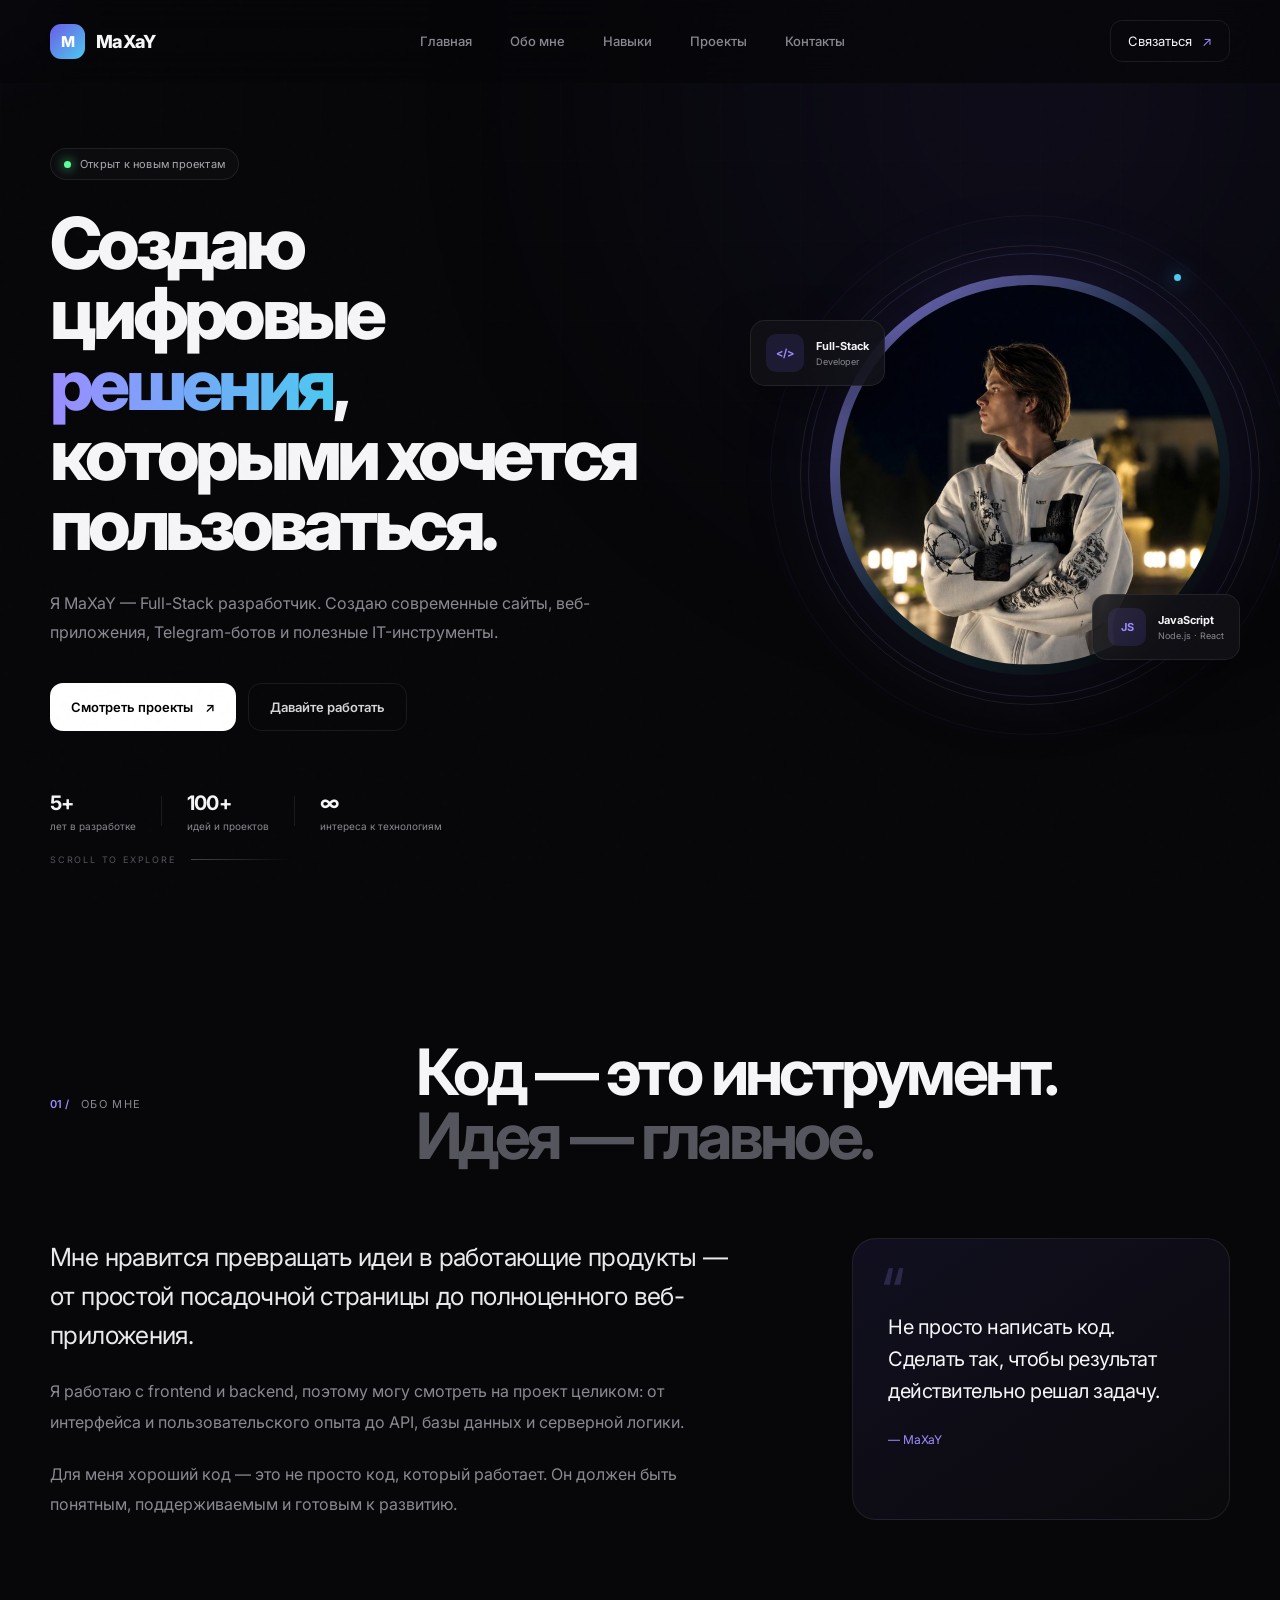
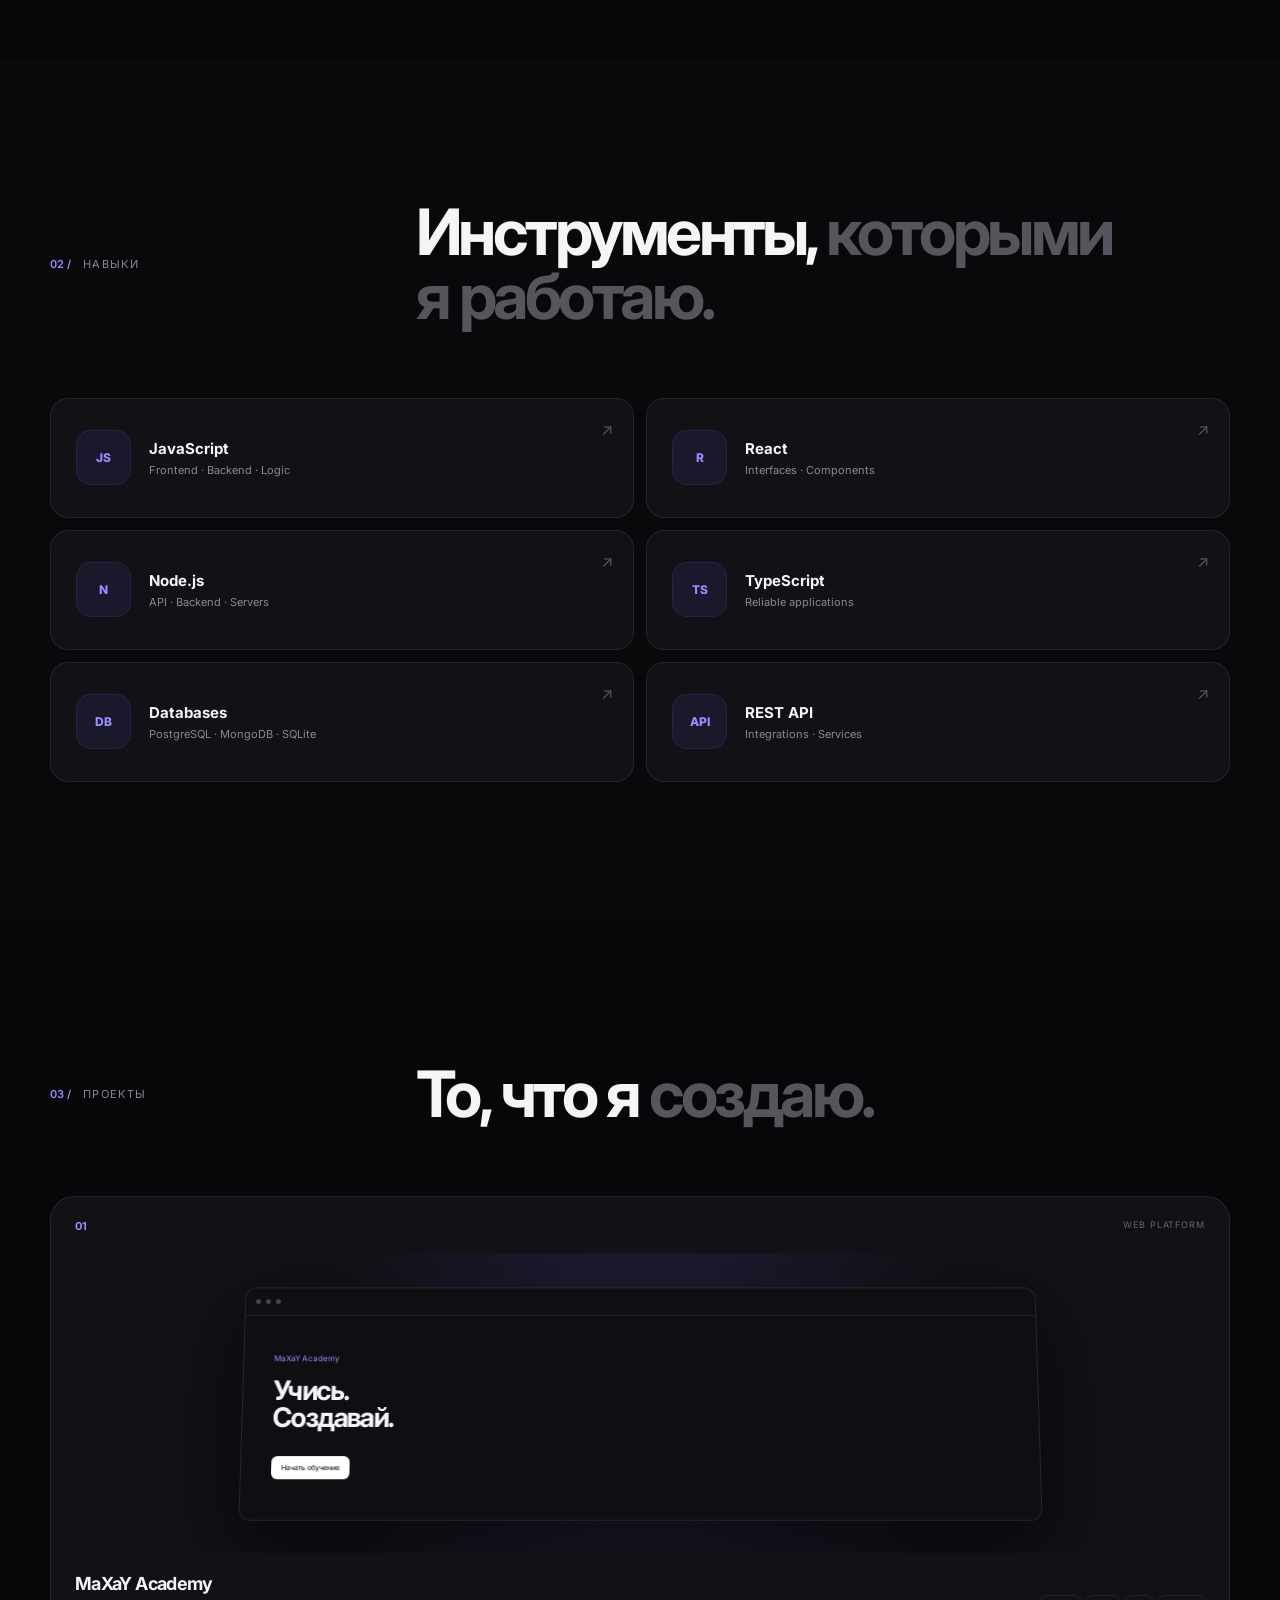
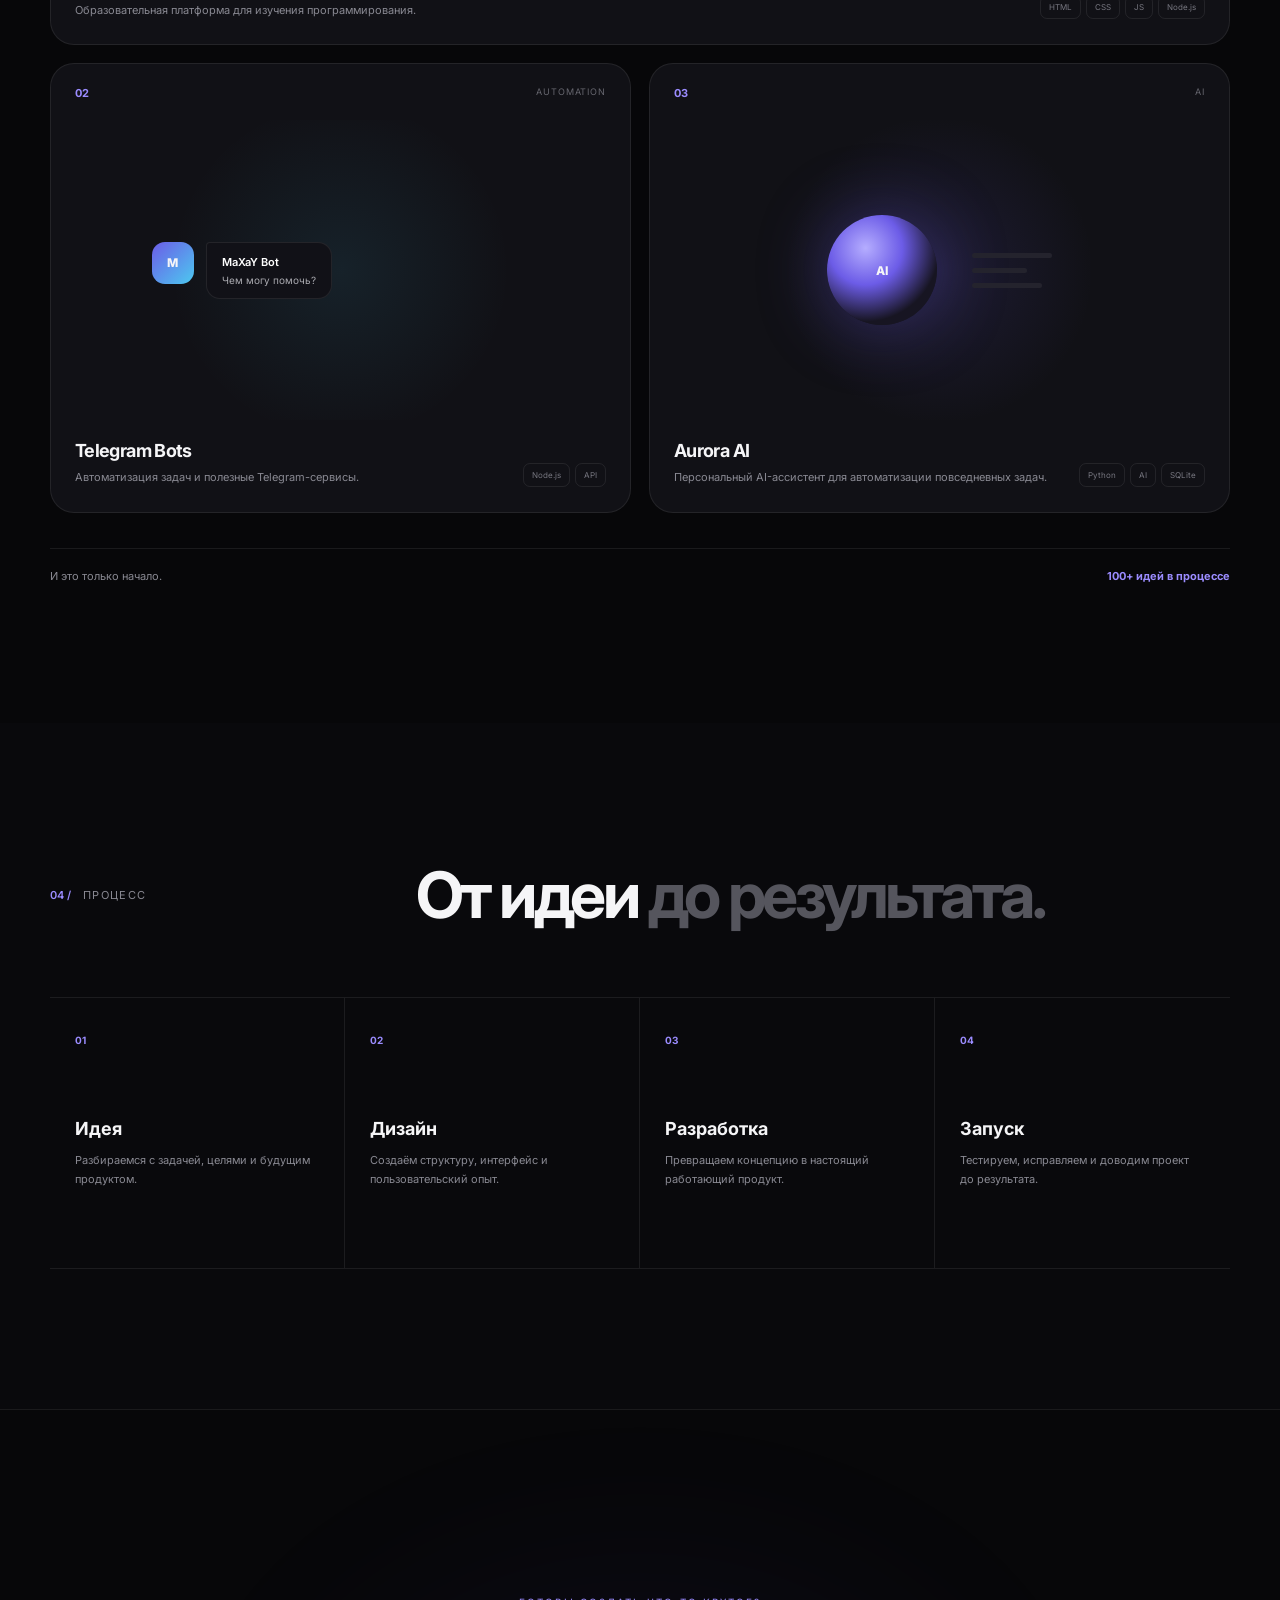
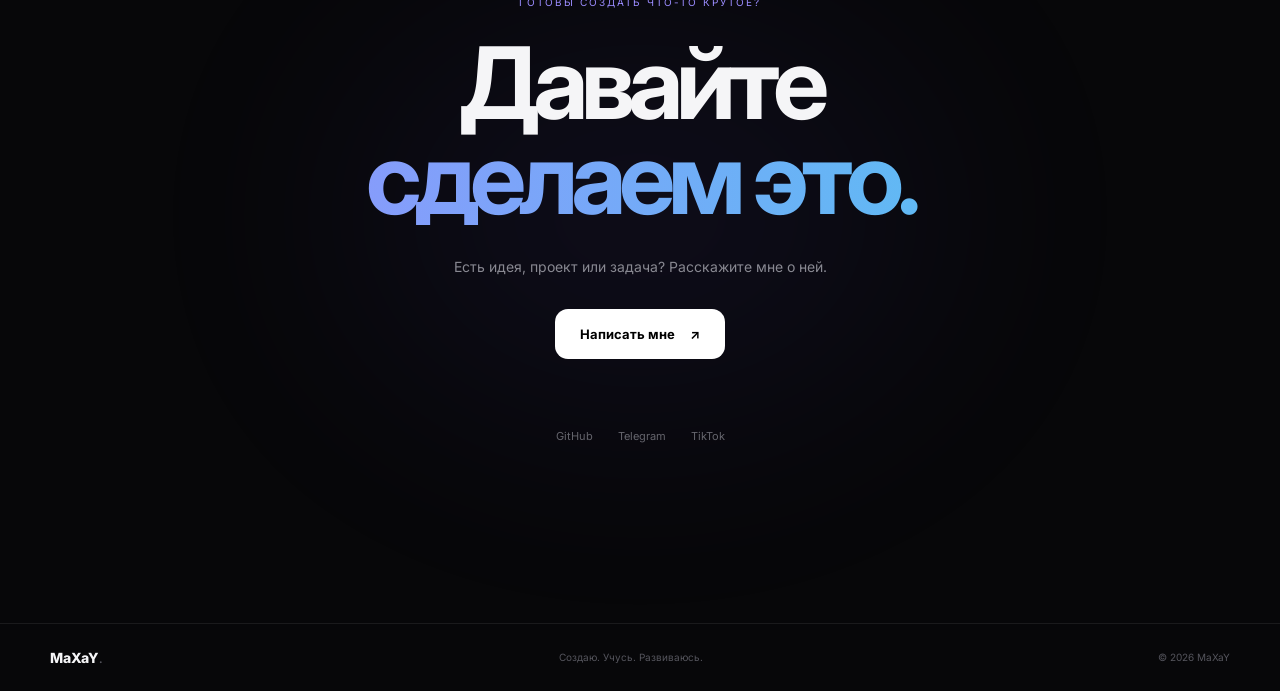
==== commit c7168a74: "final" ====
--- a/index.html
+++ b/index.html
@@ -58,7 +58,6 @@
 
 <main>
 
-    <!-- HERO -->
 
     <section class="hero">
 
@@ -132,7 +131,7 @@
                     <div class="photo-ring"></div>
 
                     <img
-                        src="images/avatar.jpg"
+                        src="images/photo_2026-09-30_23-02-55.jpg"
                         alt="MaXaY"
                         class="avatar"
                     >
@@ -169,7 +168,7 @@
     </section>
 
 
-    <!-- ABOUT -->
+
 
     <section class="section" id="about">
 
@@ -239,7 +238,7 @@
     </section>
 
 
-    <!-- SKILLS -->
+
 
     <section class="section skills-section" id="skills">
 
@@ -352,7 +351,7 @@
     </section>
 
 
-    <!-- PROJECTS -->
+
 
     <section class="section projects-section" id="projects">
 
@@ -544,7 +543,7 @@
     </section>
 
 
-    <!-- PROCESS -->
+
 
     <section class="section process-section">
 
@@ -610,7 +609,7 @@
     </section>
 
 
-    <!-- CONTACT -->
+
 
     <section class="contact-section" id="contact">
 
